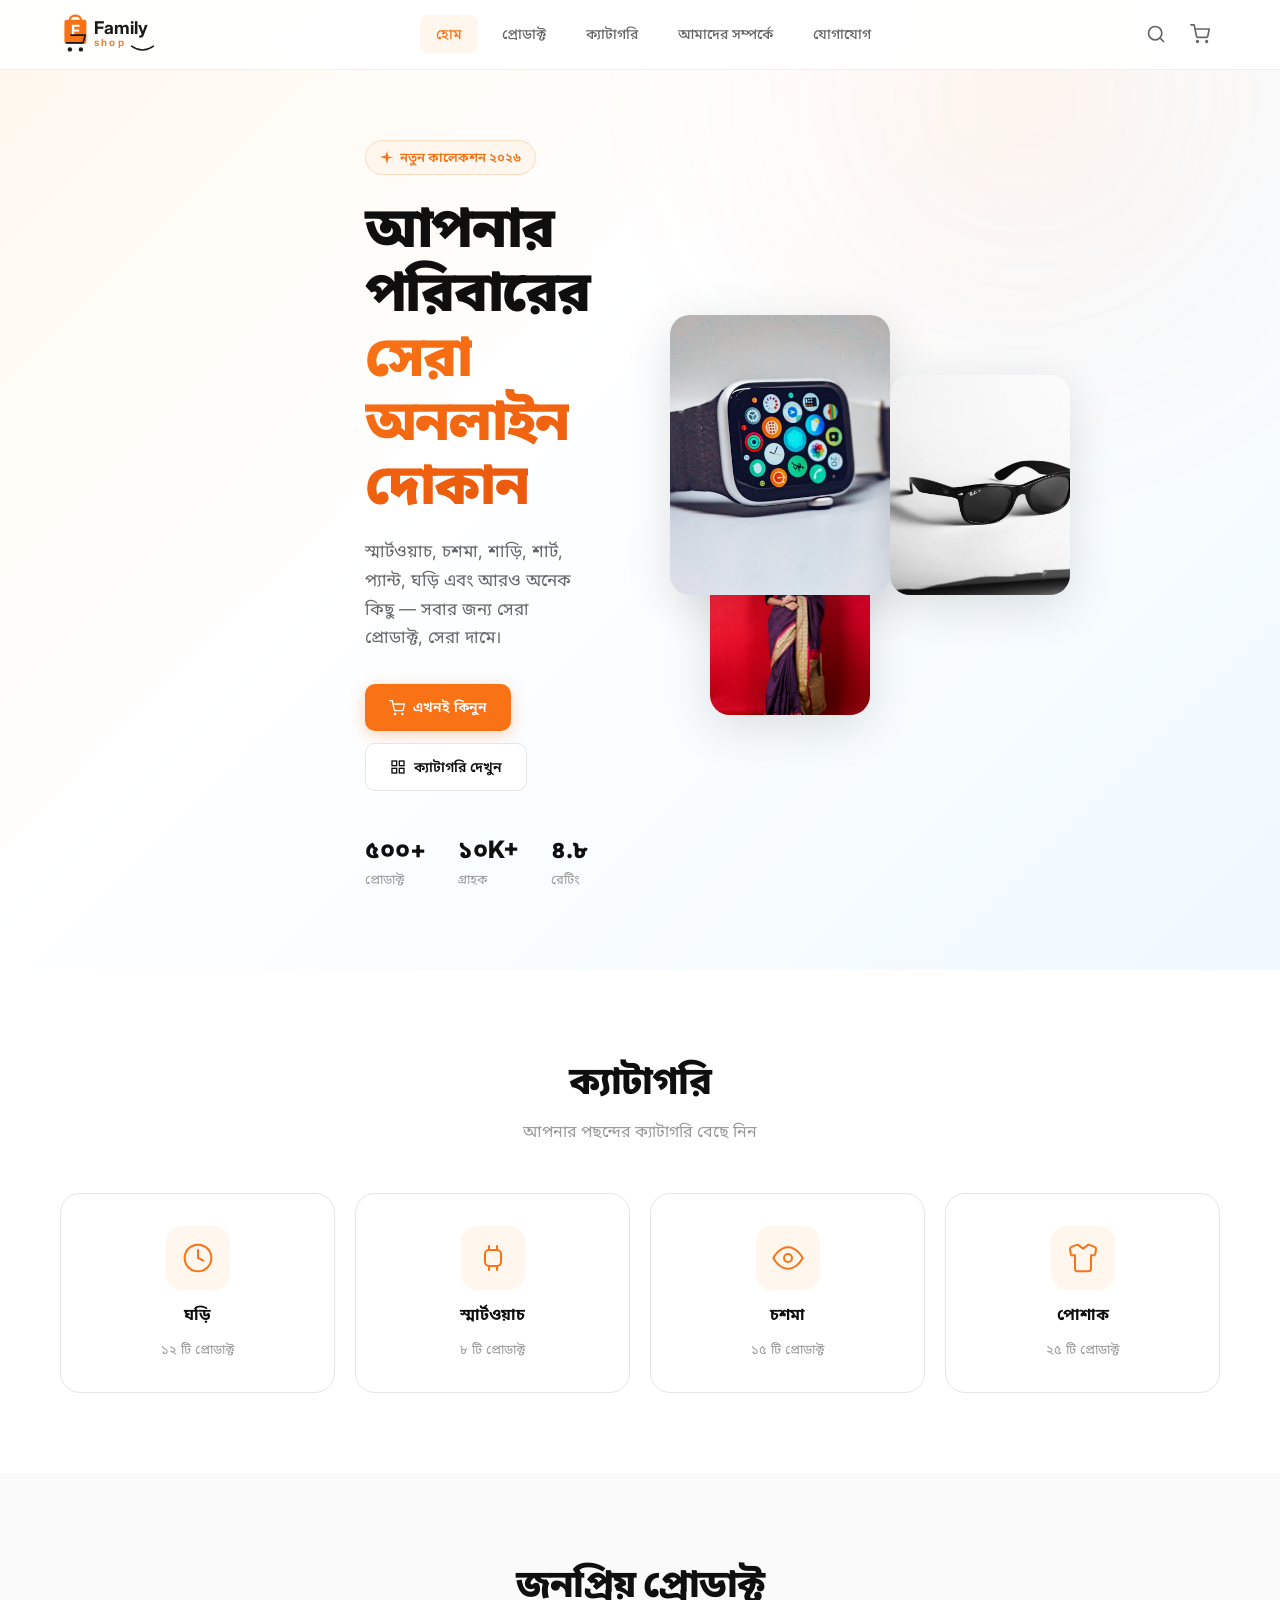
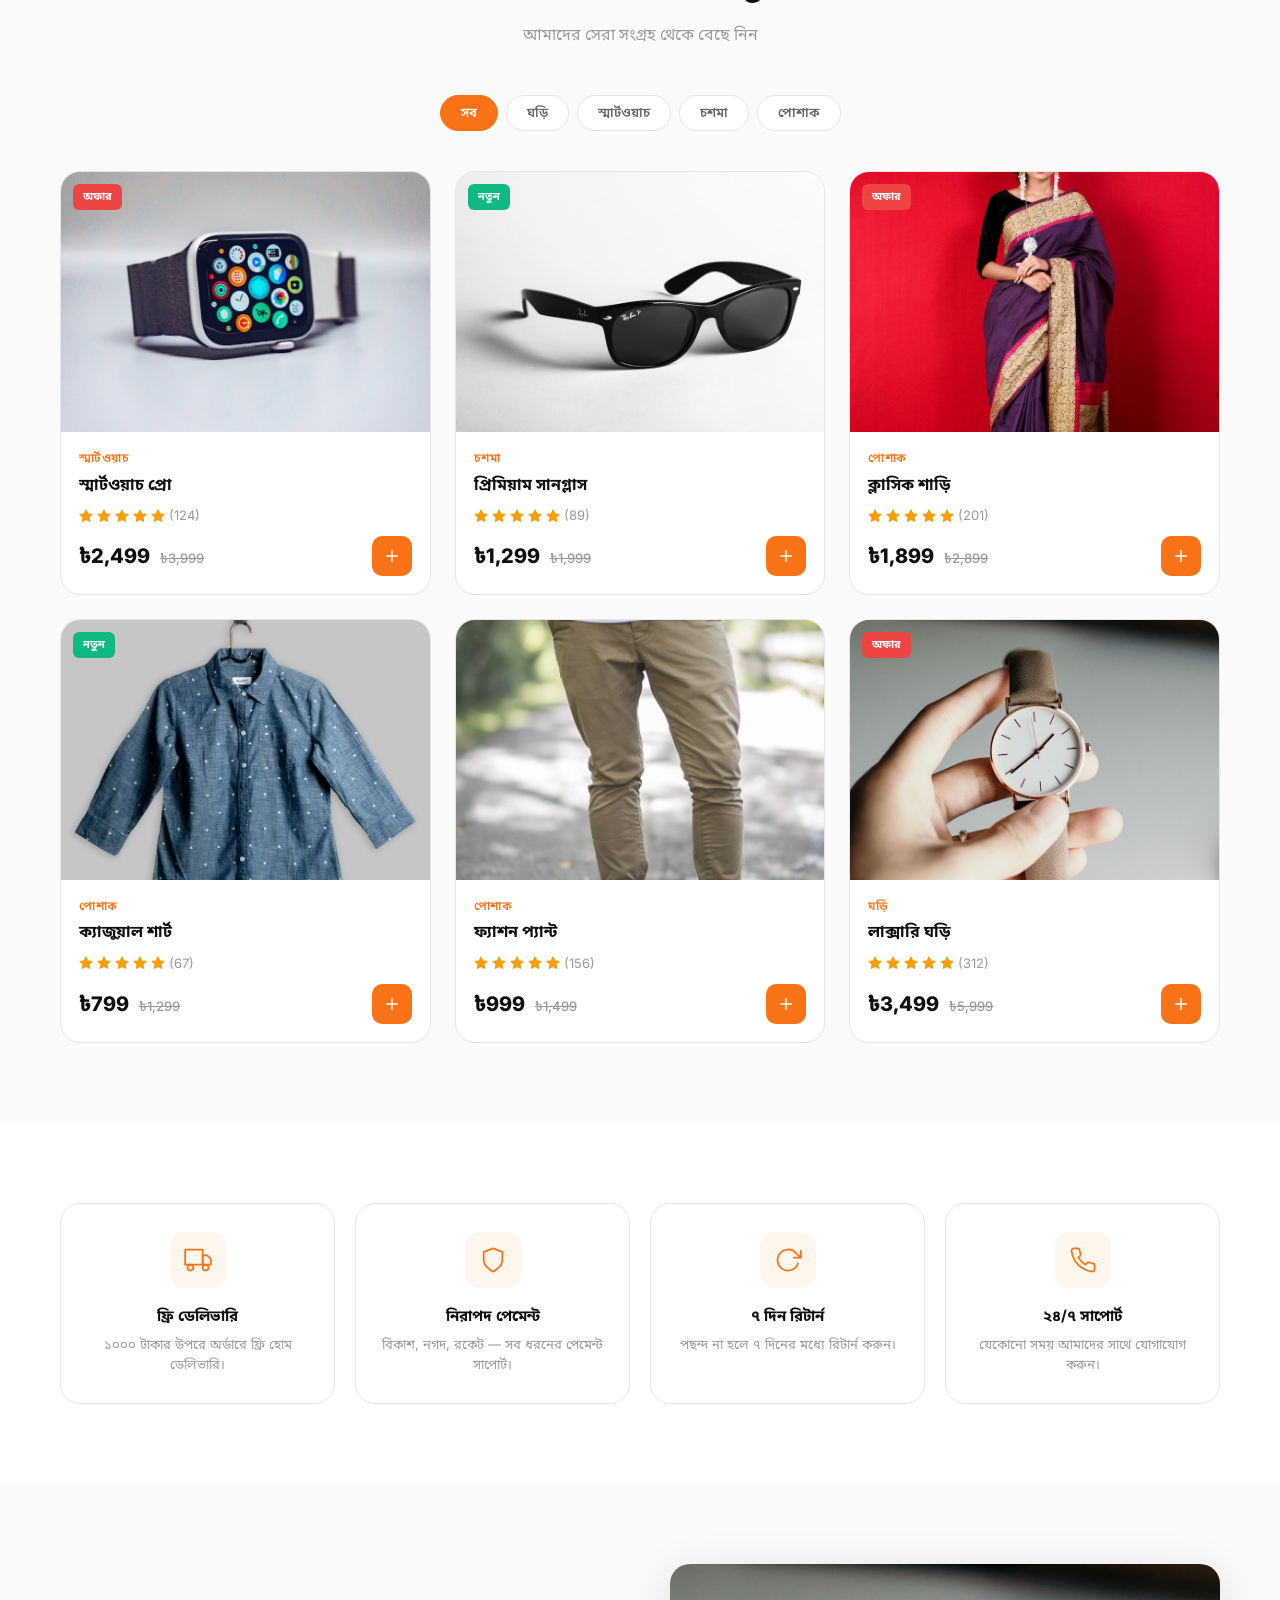
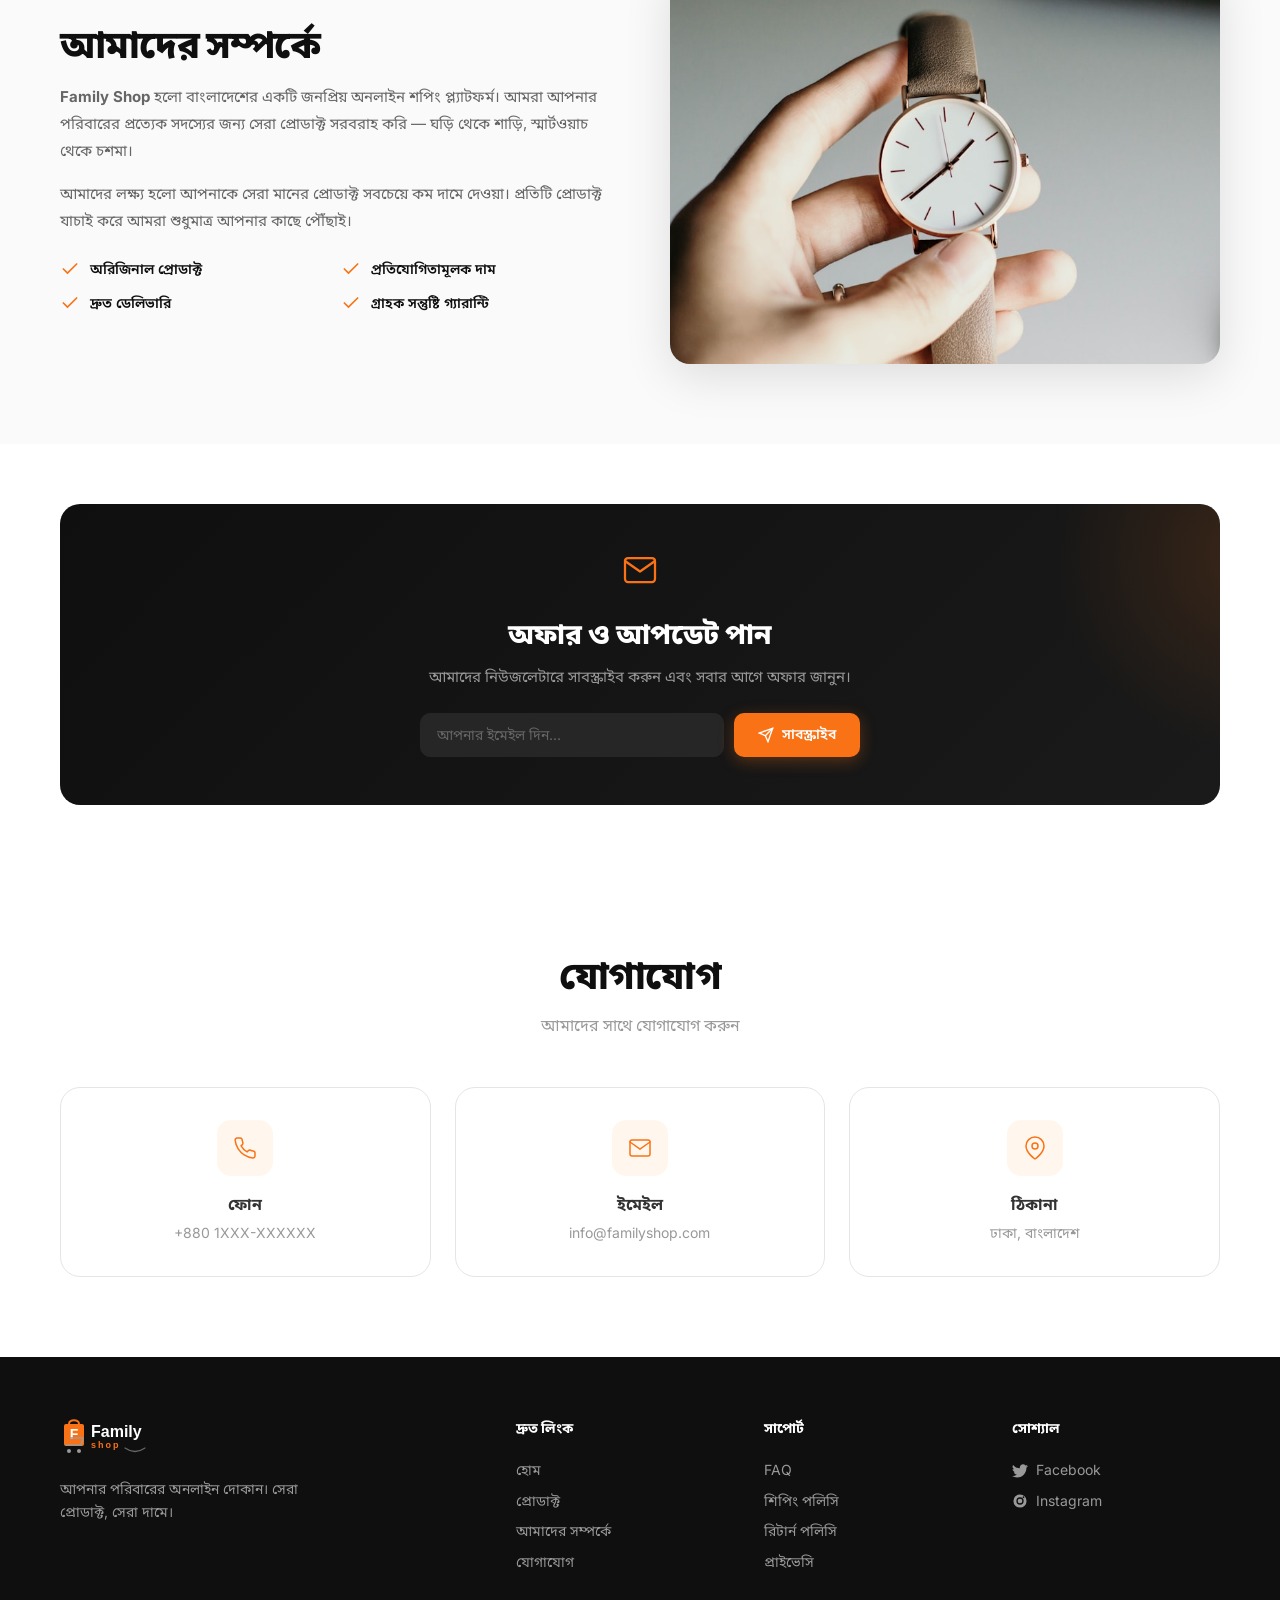
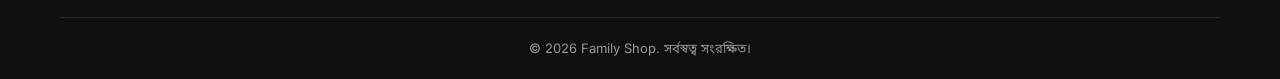
==== index.html @ 5c06a462 "Family Shop - initial release with 6 HD products" ====
<!DOCTYPE html>
<html lang="bn">
<head>
  <meta charset="UTF-8" />
  <meta name="viewport" content="width=device-width, initial-scale=1.0" />
  <title>Family Shop — আপনার পরিবারের অনলাইন দোকান</title>
  <meta name="description" content="Family Shop — স্মার্টওয়াচ, চশমা, শাড়ি, শার্ট, প্যান্ট, ঘড়ি এবং আরও অনেক কিছু সেরা দামে।" />
  <link rel="preconnect" href="https://fonts.googleapis.com" />
  <link rel="preconnect" href="https://fonts.gstatic.com" crossorigin />
  <link href="https://fonts.googleapis.com/css2?family=Inter:wght@400;500;600;700;800;900&family=Noto+Sans+Bengali:wght@400;500;600;700&display=swap" rel="stylesheet" />
  <link rel="stylesheet" href="style.css" />
  <!-- Favicon SVG -->
  <link rel="icon" type="image/svg+xml" href="data:image/svg+xml,%3Csvg xmlns='http://www.w3.org/2000/svg' viewBox='0 0 64 64'%3E%3Crect x='14' y='8' width='36' height='40' rx='4' fill='%23F97316'/%3E%3Ctext x='32' y='36' text-anchor='middle' font-size='26' font-weight='bold' fill='white' font-family='Arial'%3EF%3C/text%3E%3C/svg%3E" />
</head>
<body>

  <!-- ═══════════════ NAVBAR ═══════════════ -->
  <nav class="navbar" id="navbar">
    <div class="nav-container">
      <a href="#" class="logo" aria-label="Family Shop Home">
        <!-- SVG Logo matching the provided image -->
        <svg class="logo-icon" viewBox="0 0 200 80" xmlns="http://www.w3.org/2000/svg">
          <!-- Shopping Bag -->
          <rect x="8" y="14" width="40" height="44" rx="4" fill="#F97316"/>
          <path d="M18 14 C18 4, 38 4, 38 14" fill="none" stroke="#F97316" stroke-width="4" stroke-linecap="round"/>
          <text x="28" y="44" text-anchor="middle" font-size="28" font-weight="bold" fill="white" font-family="Inter, Arial">F</text>
          <!-- Shopping Cart -->
          <circle cx="18" cy="68" r="4" fill="#1a1a1a"/>
          <circle cx="38" cy="68" r="4" fill="#1a1a1a"/>
          <path d="M12 56 L16 56 L42 56 L46 42 L20 42" fill="none" stroke="#1a1a1a" stroke-width="3" stroke-linecap="round" stroke-linejoin="round"/>
          <!-- "Family" text -->
          <text x="62" y="40" font-size="32" font-weight="700" fill="#1a1a1a" font-family="Inter, Arial">Family</text>
          <!-- "shop" text -->
          <text x="62" y="62" font-size="18" font-weight="600" fill="#F97316" font-family="Inter, Arial" letter-spacing="4">shop</text>
          <!-- Smile curve -->
          <path d="M130 62 Q150 76 170 62" fill="none" stroke="#1a1a1a" stroke-width="2.5" stroke-linecap="round"/>
        </svg>
      </a>

      <div class="nav-links" id="navLinks">
        <a href="#home" class="nav-link active">হোম</a>
        <a href="#products" class="nav-link">প্রোডাক্ট</a>
        <a href="#categories" class="nav-link">ক্যাটাগরি</a>
        <a href="#about" class="nav-link">আমাদের সম্পর্কে</a>
        <a href="#contact" class="nav-link">যোগাযোগ</a>
      </div>

      <div class="nav-actions">
        <!-- Search Icon -->
        <button class="icon-btn" id="searchToggle" aria-label="Search">
          <svg width="20" height="20" viewBox="0 0 24 24" fill="none" stroke="currentColor" stroke-width="2" stroke-linecap="round" stroke-linejoin="round">
            <circle cx="11" cy="11" r="8"/><path d="M21 21l-4.35-4.35"/>
          </svg>
        </button>
        <!-- Cart Icon -->
        <button class="icon-btn cart-btn" id="cartToggle" aria-label="Cart">
          <svg width="20" height="20" viewBox="0 0 24 24" fill="none" stroke="currentColor" stroke-width="2" stroke-linecap="round" stroke-linejoin="round">
            <circle cx="9" cy="21" r="1"/><circle cx="20" cy="21" r="1"/>
            <path d="M1 1h4l2.68 13.39a2 2 0 002 1.61h9.72a2 2 0 002-1.61L23 6H6"/>
          </svg>
          <span class="cart-count" id="cartCount">0</span>
        </button>
        <!-- Mobile Menu Toggle -->
        <button class="icon-btn mobile-toggle" id="mobileToggle" aria-label="Menu">
          <svg width="22" height="22" viewBox="0 0 24 24" fill="none" stroke="currentColor" stroke-width="2" stroke-linecap="round"><path d="M3 6h18M3 12h18M3 18h18"/></svg>
        </button>
      </div>
    </div>

    <!-- Search Bar -->
    <div class="search-bar" id="searchBar">
      <div class="search-container">
        <svg width="18" height="18" viewBox="0 0 24 24" fill="none" stroke="#999" stroke-width="2" stroke-linecap="round"><circle cx="11" cy="11" r="8"/><path d="M21 21l-4.35-4.35"/></svg>
        <input type="text" id="searchInput" placeholder="প্রোডাক্ট খুঁজুন..." autocomplete="off" />
        <button class="search-close" id="searchClose">
          <svg width="16" height="16" viewBox="0 0 24 24" fill="none" stroke="#999" stroke-width="2" stroke-linecap="round"><path d="M18 6L6 18M6 6l12 12"/></svg>
        </button>
      </div>
    </div>
  </nav>

  <!-- ═══════════════ HERO ═══════════════ -->
  <section class="hero" id="home">
    <div class="hero-bg"></div>
    <div class="hero-container">
      <div class="hero-content">
        <div class="hero-badge">
          <svg width="14" height="14" viewBox="0 0 24 24" fill="currentColor"><path d="M12 2l2.5 9.5L24 12l-9.5 2.5L12 24l-2.5-9.5L0 12l9.5-2.5z"/></svg>
          নতুন কালেকশন ২০২৬
        </div>
        <h1 class="hero-title">
          আপনার পরিবারের<br/>
          <span class="gradient-text">সেরা অনলাইন দোকান</span>
        </h1>
        <p class="hero-desc">
          স্মার্টওয়াচ, চশমা, শাড়ি, শার্ট, প্যান্ট, ঘড়ি এবং আরও অনেক কিছু — সবার জন্য সেরা প্রোডাক্ট, সেরা দামে।
        </p>
        <div class="hero-buttons">
          <a href="#products" class="btn btn-primary">
            <svg width="16" height="16" viewBox="0 0 24 24" fill="none" stroke="currentColor" stroke-width="2" stroke-linecap="round"><circle cx="9" cy="21" r="1"/><circle cx="20" cy="21" r="1"/><path d="M1 1h4l2.68 13.39a2 2 0 002 1.61h9.72a2 2 0 002-1.61L23 6H6"/></svg>
            এখনই কিনুন
          </a>
          <a href="#categories" class="btn btn-outline">
            <svg width="16" height="16" viewBox="0 0 24 24" fill="none" stroke="currentColor" stroke-width="2" stroke-linecap="round"><rect x="3" y="3" width="7" height="7"/><rect x="14" y="3" width="7" height="7"/><rect x="3" y="14" width="7" height="7"/><rect x="14" y="14" width="7" height="7"/></svg>
            ক্যাটাগরি দেখুন
          </a>
        </div>
        <div class="hero-stats">
          <div class="stat"><span class="stat-num">৫০০+</span><span class="stat-label">প্রোডাক্ট</span></div>
          <div class="stat"><span class="stat-num">১০K+</span><span class="stat-label">গ্রাহক</span></div>
          <div class="stat"><span class="stat-num">৪.৮</span><span class="stat-label">রেটিং</span></div>
        </div>
      </div>
      <div class="hero-visual">
        <div class="hero-card hero-card-1">
          <img src="images/smartwatch.jpg" alt="Smartwatch" loading="eager" />
        </div>
        <div class="hero-card hero-card-2">
          <img src="images/sunglasses.jpg" alt="Sunglasses" loading="eager" />
        </div>
        <div class="hero-card hero-card-3">
          <img src="images/saree.jpg" alt="Saree" loading="eager" />
        </div>
      </div>
    </div>
  </section>

  <!-- ═══════════════ CATEGORIES ═══════════════ -->
  <section class="categories" id="categories">
    <div class="container">
      <div class="section-header">
        <h2 class="section-title">ক্যাটাগরি</h2>
        <p class="section-desc">আপনার পছন্দের ক্যাটাগরি বেছে নিন</p>
      </div>
      <div class="category-grid">
        <a href="#products" class="category-card" data-filter="watch">
          <div class="category-icon">
            <svg width="32" height="32" viewBox="0 0 24 24" fill="none" stroke="currentColor" stroke-width="1.5" stroke-linecap="round" stroke-linejoin="round"><circle cx="12" cy="12" r="10"/><polyline points="12 6 12 12 16 14"/></svg>
          </div>
          <h3>ঘড়ি</h3>
          <span class="cat-count">১২ টি প্রোডাক্ট</span>
        </a>
        <a href="#products" class="category-card" data-filter="smartwatch">
          <div class="category-icon">
            <svg width="32" height="32" viewBox="0 0 24 24" fill="none" stroke="currentColor" stroke-width="1.5" stroke-linecap="round" stroke-linejoin="round"><rect x="6" y="6" width="12" height="12" rx="3"/><path d="M9 6V3M15 6V3M9 18v3M15 18v3"/></svg>
          </div>
          <h3>স্মার্টওয়াচ</h3>
          <span class="cat-count">৮ টি প্রোডাক্ট</span>
        </a>
        <a href="#products" class="category-card" data-filter="eyewear">
          <div class="category-icon">
            <svg width="32" height="32" viewBox="0 0 24 24" fill="none" stroke="currentColor" stroke-width="1.5" stroke-linecap="round" stroke-linejoin="round"><path d="M1 12s4-8 11-8 11 8 11 8-4 8-11 8-11-8-11-8z"/><circle cx="12" cy="12" r="3"/></svg>
          </div>
          <h3>চশমা</h3>
          <span class="cat-count">১৫ টি প্রোডাক্ট</span>
        </a>
        <a href="#products" class="category-card" data-filter="clothing">
          <div class="category-icon">
            <svg width="32" height="32" viewBox="0 0 24 24" fill="none" stroke="currentColor" stroke-width="1.5" stroke-linecap="round" stroke-linejoin="round"><path d="M20.38 3.46L16 2 12 5 8 2 3.62 3.46a2 2 0 00-1.34 2.23l.58 3.47a1 1 0 00.99.84H6v10c0 1.1.9 2 2 2h8a2 2 0 002-2V10h2.15a1 1 0 00.99-.84l.58-3.47a2 2 0 00-1.34-2.23z"/></svg>
          </div>
          <h3>পোশাক</h3>
          <span class="cat-count">২৫ টি প্রোডাক্ট</span>
        </a>
      </div>
    </div>
  </section>

  <!-- ═══════════════ PRODUCTS ═══════════════ -->
  <section class="products" id="products">
    <div class="container">
      <div class="section-header">
        <h2 class="section-title">জনপ্রিয় প্রোডাক্ট</h2>
        <p class="section-desc">আমাদের সেরা সংগ্রহ থেকে বেছে নিন</p>
      </div>

      <!-- Filter Buttons -->
      <div class="filter-bar">
        <button class="filter-btn active" data-filter="all">সব</button>
        <button class="filter-btn" data-filter="watch">ঘড়ি</button>
        <button class="filter-btn" data-filter="smartwatch">স্মার্টওয়াচ</button>
        <button class="filter-btn" data-filter="eyewear">চশমা</button>
        <button class="filter-btn" data-filter="clothing">পোশাক</button>
      </div>

      <div class="product-grid" id="productGrid">
        <!-- Products are rendered by JS -->
      </div>
    </div>
  </section>

  <!-- ═══════════════ FEATURES ═══════════════ -->
  <section class="features" id="features">
    <div class="container">
      <div class="feature-grid">
        <div class="feature-card">
          <div class="feature-icon">
            <svg width="28" height="28" viewBox="0 0 24 24" fill="none" stroke="currentColor" stroke-width="1.5" stroke-linecap="round" stroke-linejoin="round"><rect x="1" y="3" width="15" height="13"/><polygon points="16 8 20 8 23 11 23 16 16 16 16 8"/><circle cx="5.5" cy="18.5" r="2.5"/><circle cx="18.5" cy="18.5" r="2.5"/></svg>
          </div>
          <h3>ফ্রি ডেলিভারি</h3>
          <p>১০০০ টাকার উপরে অর্ডারে ফ্রি হোম ডেলিভারি।</p>
        </div>
        <div class="feature-card">
          <div class="feature-icon">
            <svg width="28" height="28" viewBox="0 0 24 24" fill="none" stroke="currentColor" stroke-width="1.5" stroke-linecap="round" stroke-linejoin="round"><path d="M12 22s8-4 8-10V5l-8-3-8 3v7c0 6 8 10 8 10z"/></svg>
          </div>
          <h3>নিরাপদ পেমেন্ট</h3>
          <p>বিকাশ, নগদ, রকেট — সব ধরনের পেমেন্ট সাপোর্ট।</p>
        </div>
        <div class="feature-card">
          <div class="feature-icon">
            <svg width="28" height="28" viewBox="0 0 24 24" fill="none" stroke="currentColor" stroke-width="1.5" stroke-linecap="round" stroke-linejoin="round"><polyline points="23 4 23 10 17 10"/><path d="M20.49 15a9 9 0 11-2.12-9.36L23 10"/></svg>
          </div>
          <h3>৭ দিন রিটার্ন</h3>
          <p>পছন্দ না হলে ৭ দিনের মধ্যে রিটার্ন করুন।</p>
        </div>
        <div class="feature-card">
          <div class="feature-icon">
            <svg width="28" height="28" viewBox="0 0 24 24" fill="none" stroke="currentColor" stroke-width="1.5" stroke-linecap="round" stroke-linejoin="round"><path d="M22 16.92v3a2 2 0 01-2.18 2 19.79 19.79 0 01-8.63-3.07 19.5 19.5 0 01-6-6 19.79 19.79 0 01-3.07-8.67A2 2 0 014.11 2h3a2 2 0 012 1.72 12.84 12.84 0 00.7 2.81 2 2 0 01-.45 2.11L8.09 9.91a16 16 0 006 6l1.27-1.27a2 2 0 012.11-.45 12.84 12.84 0 002.81.7A2 2 0 0122 16.92z"/></svg>
          </div>
          <h3>২৪/৭ সাপোর্ট</h3>
          <p>যেকোনো সময় আমাদের সাথে যোগাযোগ করুন।</p>
        </div>
      </div>
    </div>
  </section>

  <!-- ═══════════════ ABOUT ═══════════════ -->
  <section class="about" id="about">
    <div class="container">
      <div class="about-grid">
        <div class="about-content">
          <h2 class="section-title" style="text-align:left">আমাদের সম্পর্কে</h2>
          <p>
            <strong>Family Shop</strong> হলো বাংলাদেশের একটি জনপ্রিয় অনলাইন শপিং প্ল্যাটফর্ম। আমরা আপনার পরিবারের প্রত্যেক সদস্যের জন্য সেরা প্রোডাক্ট সরবরাহ করি — ঘড়ি থেকে শাড়ি, স্মার্টওয়াচ থেকে চশমা।
          </p>
          <p>
            আমাদের লক্ষ্য হলো আপনাকে সেরা মানের প্রোডাক্ট সবচেয়ে কম দামে দেওয়া। প্রতিটি প্রোডাক্ট যাচাই করে আমরা শুধুমাত্র আপনার কাছে পৌঁছাই।
          </p>
          <div class="about-highlights">
            <div class="highlight">
              <svg width="20" height="20" viewBox="0 0 24 24" fill="none" stroke="#F97316" stroke-width="2" stroke-linecap="round"><polyline points="20 6 9 17 4 12"/></svg>
              অরিজিনাল প্রোডাক্ট
            </div>
            <div class="highlight">
              <svg width="20" height="20" viewBox="0 0 24 24" fill="none" stroke="#F97316" stroke-width="2" stroke-linecap="round"><polyline points="20 6 9 17 4 12"/></svg>
              প্রতিযোগিতামূলক দাম
            </div>
            <div class="highlight">
              <svg width="20" height="20" viewBox="0 0 24 24" fill="none" stroke="#F97316" stroke-width="2" stroke-linecap="round"><polyline points="20 6 9 17 4 12"/></svg>
              দ্রুত ডেলিভারি
            </div>
            <div class="highlight">
              <svg width="20" height="20" viewBox="0 0 24 24" fill="none" stroke="#F97316" stroke-width="2" stroke-linecap="round"><polyline points="20 6 9 17 4 12"/></svg>
              গ্রাহক সন্তুষ্টি গ্যারান্টি
            </div>
          </div>
        </div>
        <div class="about-image">
          <img src="images/watch.jpg" alt="Family Shop" loading="lazy" />
        </div>
      </div>
    </div>
  </section>

  <!-- ═══════════════ NEWSLETTER ═══════════════ -->
  <section class="newsletter">
    <div class="container">
      <div class="newsletter-card">
        <div class="newsletter-icon">
          <svg width="36" height="36" viewBox="0 0 24 24" fill="none" stroke="currentColor" stroke-width="1.5" stroke-linecap="round" stroke-linejoin="round"><path d="M4 4h16c1.1 0 2 .9 2 2v12c0 1.1-.9 2-2 2H4c-1.1 0-2-.9-2-2V6c0-1.1.9-2 2-2z"/><polyline points="22,6 12,13 2,6"/></svg>
        </div>
        <h2>অফার ও আপডেট পান</h2>
        <p>আমাদের নিউজলেটারে সাবস্ক্রাইব করুন এবং সবার আগে অফার জানুন।</p>
        <div class="newsletter-form">
          <input type="email" placeholder="আপনার ইমেইল দিন..." />
          <button class="btn btn-primary">
            <svg width="16" height="16" viewBox="0 0 24 24" fill="none" stroke="currentColor" stroke-width="2" stroke-linecap="round"><path d="M22 2L11 13"/><path d="M22 2L15 22L11 13L2 9L22 2Z"/></svg>
            সাবস্ক্রাইব
          </button>
        </div>
      </div>
    </div>
  </section>

  <!-- ═══════════════ CONTACT ═══════════════ -->
  <section class="contact" id="contact">
    <div class="container">
      <div class="section-header">
        <h2 class="section-title">যোগাযোগ</h2>
        <p class="section-desc">আমাদের সাথে যোগাযোগ করুন</p>
      </div>
      <div class="contact-grid">
        <div class="contact-card">
          <div class="contact-icon">
            <svg width="24" height="24" viewBox="0 0 24 24" fill="none" stroke="currentColor" stroke-width="1.5" stroke-linecap="round"><path d="M22 16.92v3a2 2 0 01-2.18 2 19.79 19.79 0 01-8.63-3.07 19.5 19.5 0 01-6-6 19.79 19.79 0 01-3.07-8.67A2 2 0 014.11 2h3a2 2 0 012 1.72c.127.96.362 1.903.7 2.81a2 2 0 01-.45 2.11L8.09 9.91a16 16 0 006 6l1.27-1.27a2 2 0 012.11-.45c.907.338 1.85.573 2.81.7A2 2 0 0122 16.92z"/></svg>
          </div>
          <h3>ফোন</h3>
          <p>+880 1XXX-XXXXXX</p>
        </div>
        <div class="contact-card">
          <div class="contact-icon">
            <svg width="24" height="24" viewBox="0 0 24 24" fill="none" stroke="currentColor" stroke-width="1.5" stroke-linecap="round"><path d="M4 4h16c1.1 0 2 .9 2 2v12c0 1.1-.9 2-2 2H4c-1.1 0-2-.9-2-2V6c0-1.1.9-2 2-2z"/><polyline points="22,6 12,13 2,6"/></svg>
          </div>
          <h3>ইমেইল</h3>
          <p>info@familyshop.com</p>
        </div>
        <div class="contact-card">
          <div class="contact-icon">
            <svg width="24" height="24" viewBox="0 0 24 24" fill="none" stroke="currentColor" stroke-width="1.5" stroke-linecap="round"><path d="M21 10c0 7-9 13-9 13s-9-6-9-13a9 9 0 0118 0z"/><circle cx="12" cy="10" r="3"/></svg>
          </div>
          <h3>ঠিকানা</h3>
          <p>ঢাকা, বাংলাদেশ</p>
        </div>
      </div>
    </div>
  </section>

  <!-- ═══════════════ FOOTER ═══════════════ -->
  <footer class="footer">
    <div class="container">
      <div class="footer-grid">
        <div class="footer-brand">
          <svg class="footer-logo" viewBox="0 0 200 80" xmlns="http://www.w3.org/2000/svg">
            <rect x="8" y="14" width="40" height="44" rx="4" fill="#F97316"/>
            <path d="M18 14 C18 4, 38 4, 38 14" fill="none" stroke="#F97316" stroke-width="4" stroke-linecap="round"/>
            <text x="28" y="44" text-anchor="middle" font-size="28" font-weight="bold" fill="white" font-family="Arial">F</text>
            <circle cx="18" cy="68" r="4" fill="#999"/>
            <circle cx="38" cy="68" r="4" fill="#999"/>
            <path d="M12 56 L16 56 L42 56 L46 42 L20 42" fill="none" stroke="#999" stroke-width="3" stroke-linecap="round" stroke-linejoin="round"/>
            <text x="62" y="40" font-size="32" font-weight="700" fill="#fff" font-family="Arial">Family</text>
            <text x="62" y="62" font-size="18" font-weight="600" fill="#F97316" font-family="Arial" letter-spacing="4">shop</text>
            <path d="M130 62 Q150 76 170 62" fill="none" stroke="#666" stroke-width="2.5" stroke-linecap="round"/>
          </svg>
          <p>আপনার পরিবারের অনলাইন দোকান। সেরা প্রোডাক্ট, সেরা দামে।</p>
        </div>
        <div class="footer-links">
          <h4>দ্রুত লিংক</h4>
          <a href="#home">হোম</a>
          <a href="#products">প্রোডাক্ট</a>
          <a href="#about">আমাদের সম্পর্কে</a>
          <a href="#contact">যোগাযোগ</a>
        </div>
        <div class="footer-links">
          <h4>সাপোর্ট</h4>
          <a href="#">FAQ</a>
          <a href="#">শিপিং পলিসি</a>
          <a href="#">রিটার্ন পলিসি</a>
          <a href="#">প্রাইভেসি</a>
        </div>
        <div class="footer-links">
          <h4>সোশ্যাল</h4>
          <a href="#" class="social-link">
            <svg width="16" height="16" viewBox="0 0 24 24" fill="currentColor"><path d="M24 4.56a9.83 9.83 0 01-2.83.77 4.93 4.93 0 002.17-2.72c-.95.56-2 .96-3.13 1.18A4.92 4.92 0 0016.62 2c-2.73 0-4.93 2.2-4.93 4.93 0 .39.04.77.13 1.13C7.69 7.87 4.07 5.9 1.64 2.9a4.93 4.93 0 001.52 6.57 4.9 4.9 0 01-2.23-.62v.06c0 2.39 1.7 4.38 3.95 4.83a5 5 0 01-2.22.08 4.94 4.94 0 004.6 3.42A9.87 9.87 0 010 19.54a13.94 13.94 0 007.55 2.21c9.05 0 14-7.5 14-14v-.64A9.94 9.94 0 0024 4.56z"/></svg>
            Facebook
          </a>
          <a href="#" class="social-link">
            <svg width="16" height="16" viewBox="0 0 24 24" fill="currentColor"><path d="M12 2.16a9.84 9.84 0 100 19.68 9.84 9.84 0 000-19.68zM12 17.5a5.5 5.5 0 110-11 5.5 5.5 0 010 11zm0-9a3.5 3.5 0 100 7 3.5 3.5 0 000-7zm5.25-3.5a1.25 1.25 0 110 2.5 1.25 1.25 0 010-2.5z"/></svg>
            Instagram
          </a>
        </div>
      </div>
      <div class="footer-bottom">
        <p>&copy; 2026 Family Shop. সর্বস্বত্ব সংরক্ষিত।</p>
      </div>
    </div>
  </footer>

  <!-- ═══════════════ CART SIDEBAR ═══════════════ -->
  <div class="cart-overlay" id="cartOverlay"></div>
  <aside class="cart-sidebar" id="cartSidebar">
    <div class="cart-header">
      <h3>
        <svg width="20" height="20" viewBox="0 0 24 24" fill="none" stroke="currentColor" stroke-width="2" stroke-linecap="round"><circle cx="9" cy="21" r="1"/><circle cx="20" cy="21" r="1"/><path d="M1 1h4l2.68 13.39a2 2 0 002 1.61h9.72a2 2 0 002-1.61L23 6H6"/></svg>
        শপিং কার্ট
      </h3>
      <button class="cart-close" id="cartClose">
        <svg width="20" height="20" viewBox="0 0 24 24" fill="none" stroke="currentColor" stroke-width="2" stroke-linecap="round"><path d="M18 6L6 18M6 6l12 12"/></svg>
      </button>
    </div>
    <div class="cart-items" id="cartItems">
      <div class="cart-empty">
        <svg width="48" height="48" viewBox="0 0 24 24" fill="none" stroke="#333" stroke-width="1" stroke-linecap="round"><circle cx="9" cy="21" r="1"/><circle cx="20" cy="21" r="1"/><path d="M1 1h4l2.68 13.39a2 2 0 002 1.61h9.72a2 2 0 002-1.61L23 6H6"/></svg>
        <p>আপনার কার্ট খালি</p>
      </div>
    </div>
    <div class="cart-footer" id="cartFooter" style="display:none">
      <div class="cart-total">
        <span>মোট</span>
        <span id="cartTotal">৳0</span>
      </div>
      <button class="btn btn-primary" style="width:100%">
        <svg width="16" height="16" viewBox="0 0 24 24" fill="none" stroke="currentColor" stroke-width="2" stroke-linecap="round"><path d="M5 12h14M12 5l7 7-7 7"/></svg>
        চেকআউট
      </button>
    </div>
  </aside>

  <!-- ═══════════════ TOAST ═══════════════ -->
  <div class="toast-container" id="toastContainer"></div>

  <script src="script.js"></script>
</body>
</html>
---- style.css ----
/* ═══════════════════════════════════════════════════
   Family Shop — Professional E-commerce Styles
   ═══════════════════════════════════════════════════ */

:root {
  --orange: #F97316;
  --orange-dark: #EA580C;
  --orange-light: #FFF7ED;
  --dark: #0F0F0F;
  --dark-2: #1A1A1A;
  --dark-3: #262626;
  --gray-1: #333;
  --gray-2: #666;
  --gray-3: #999;
  --gray-4: #ccc;
  --gray-5: #e5e5e5;
  --white: #fff;
  --radius: 12px;
  --radius-lg: 20px;
  --shadow: 0 4px 24px rgba(0,0,0,0.08);
  --shadow-lg: 0 12px 48px rgba(0,0,0,0.12);
  --transition: all 0.25s cubic-bezier(0.4,0,0.2,1);
}

*, *::before, *::after { box-sizing: border-box; margin: 0; padding: 0; }
html { scroll-behavior: smooth; }
body {
  font-family: 'Inter', 'Noto Sans Bengali', -apple-system, BlinkMacSystemFont, sans-serif;
  background: var(--white);
  color: var(--gray-1);
  line-height: 1.6;
  overflow-x: hidden;
}
a { text-decoration: none; color: inherit; }
img { max-width: 100%; display: block; }
button { border: none; background: none; cursor: pointer; font-family: inherit; }

.container { max-width: 1200px; margin: 0 auto; padding: 0 20px; }

/* ═══════ NAVBAR ═══════ */
.navbar {
  position: fixed; top: 0; left: 0; right: 0; z-index: 1000;
  background: rgba(255,255,255,0.92);
  backdrop-filter: blur(20px);
  border-bottom: 1px solid rgba(0,0,0,0.06);
  transition: var(--transition);
}
.navbar.scrolled { box-shadow: 0 2px 20px rgba(0,0,0,0.06); }
.nav-container {
  max-width: 1200px; margin: 0 auto; padding: 0 20px;
  display: flex; align-items: center; justify-content: space-between;
  height: 68px;
}
.logo { display: flex; align-items: center; }
.logo-icon { height: 44px; width: auto; }
.nav-links { display: flex; gap: 8px; }
.nav-link {
  padding: 8px 16px; border-radius: 8px; font-size: 14px; font-weight: 500;
  color: var(--gray-2); transition: var(--transition);
}
.nav-link:hover, .nav-link.active { color: var(--orange); background: var(--orange-light); }
.nav-actions { display: flex; align-items: center; gap: 4px; }
.icon-btn {
  width: 40px; height: 40px; border-radius: 10px; display: grid; place-items: center;
  color: var(--gray-2); transition: var(--transition);
}
.icon-btn:hover { background: var(--gray-5); color: var(--dark); }
.cart-btn { position: relative; }
.cart-count {
  position: absolute; top: 4px; right: 4px; min-width: 18px; height: 18px;
  background: var(--orange); color: var(--white); font-size: 10px; font-weight: 700;
  border-radius: 9px; display: grid; place-items: center; padding: 0 4px;
  transform: scale(0); transition: var(--transition);
}
.cart-count.show { transform: scale(1); }
.mobile-toggle { display: none; }

/* Search Bar */
.search-bar {
  max-height: 0; overflow: hidden; transition: max-height 0.3s ease;
  border-top: 1px solid transparent;
}
.search-bar.open { max-height: 70px; border-top-color: rgba(0,0,0,0.06); }
.search-container {
  max-width: 1200px; margin: 0 auto; padding: 12px 20px;
  display: flex; align-items: center; gap: 10px;
}
.search-container input {
  flex: 1; border: none; outline: none; font-size: 15px; font-family: inherit;
  color: var(--dark); background: transparent;
}
.search-container input::placeholder { color: var(--gray-3); }
.search-close { width: 32px; height: 32px; border-radius: 8px; display: grid; place-items: center; }
.search-close:hover { background: var(--gray-5); }

/* ═══════ HERO ═══════ */
.hero {
  position: relative; padding: 140px 0 80px; min-height: 90vh;
  display: flex; align-items: center; overflow: hidden;
}
.hero-bg {
  position: absolute; inset: 0; z-index: 0;
  background: linear-gradient(135deg, #FFF7ED 0%, #FFFFFF 40%, #F0F9FF 100%);
}
.hero-bg::before {
  content: ''; position: absolute; top: -30%; right: -10%; width: 60%; height: 80%;
  background: radial-gradient(circle, rgba(249,115,22,0.08) 0%, transparent 70%);
  border-radius: 50%; filter: blur(60px);
}
.hero-container {
  position: relative; z-index: 1;
  max-width: 1200px; margin: 0 auto; padding: 0 20px;
  display: flex; align-items: center; gap: 60px;
}
.hero-content { flex: 1; }
.hero-badge {
  display: inline-flex; align-items: center; gap: 6px;
  padding: 6px 14px; border-radius: 100px;
  background: var(--orange-light); border: 1px solid rgba(249,115,22,0.2);
  color: var(--orange); font-size: 13px; font-weight: 600; margin-bottom: 20px;
}
.hero-title {
  font-size: clamp(36px, 5vw, 56px); font-weight: 900; line-height: 1.15;
  letter-spacing: -0.03em; margin-bottom: 20px; color: var(--dark);
}
.gradient-text {
  background: linear-gradient(135deg, var(--orange), #EA580C);
  -webkit-background-clip: text; -webkit-text-fill-color: transparent;
  background-clip: text;
}
.hero-desc {
  font-size: 17px; color: var(--gray-2); max-width: 480px; line-height: 1.7; margin-bottom: 32px;
}
.hero-buttons { display: flex; gap: 12px; flex-wrap: wrap; margin-bottom: 40px; }
.btn {
  display: inline-flex; align-items: center; gap: 8px;
  padding: 12px 24px; border-radius: 10px; font-size: 14px; font-weight: 600;
  transition: var(--transition); cursor: pointer;
}
.btn-primary {
  background: var(--orange); color: var(--white);
  box-shadow: 0 4px 16px rgba(249,115,22,0.3);
}
.btn-primary:hover { background: var(--orange-dark); transform: translateY(-1px); box-shadow: 0 6px 24px rgba(249,115,22,0.4); }
.btn-outline {
  background: var(--white); color: var(--dark); border: 1px solid var(--gray-5);
}
.btn-outline:hover { border-color: var(--orange); color: var(--orange); }

.hero-stats { display: flex; gap: 32px; }
.stat { display: flex; flex-direction: column; }
.stat-num { font-size: 24px; font-weight: 800; color: var(--dark); }
.stat-label { font-size: 13px; color: var(--gray-3); }

/* Hero Visual */
.hero-visual {
  flex: 0 0 420px; position: relative; height: 400px;
}
.hero-card {
  position: absolute; border-radius: var(--radius-lg); overflow: hidden;
  box-shadow: var(--shadow-lg); transition: var(--transition);
}
.hero-card img { width: 100%; height: 100%; object-fit: cover; }
.hero-card-1 { width: 220px; height: 280px; top: 0; left: 20px; z-index: 2; }
.hero-card-2 { width: 180px; height: 220px; top: 60px; right: 0; z-index: 3; }
.hero-card-3 { width: 160px; height: 200px; bottom: 0; left: 60px; z-index: 1; }
.hero-card:hover { transform: translateY(-8px) scale(1.02); }

/* ═══════ CATEGORIES ═══════ */
.categories { padding: 80px 0; }
.section-header { text-align: center; margin-bottom: 48px; }
.section-title {
  font-size: clamp(28px, 3.5vw, 38px); font-weight: 800; letter-spacing: -0.02em;
  margin-bottom: 8px; color: var(--dark);
}
.section-desc { font-size: 16px; color: var(--gray-3); }

.category-grid {
  display: grid; grid-template-columns: repeat(4, 1fr); gap: 20px;
}
.category-card {
  display: flex; flex-direction: column; align-items: center; gap: 12px;
  padding: 32px 20px; border-radius: var(--radius-lg);
  border: 1px solid var(--gray-5); background: var(--white);
  transition: var(--transition); text-align: center;
}
.category-card:hover {
  border-color: var(--orange); transform: translateY(-4px);
  box-shadow: 0 8px 32px rgba(249,115,22,0.1);
}
.category-icon {
  width: 64px; height: 64px; border-radius: 16px;
  background: var(--orange-light); color: var(--orange);
  display: grid; place-items: center; transition: var(--transition);
}
.category-card:hover .category-icon { background: var(--orange); color: var(--white); }
.category-card h3 { font-size: 16px; font-weight: 700; color: var(--dark); }
.cat-count { font-size: 13px; color: var(--gray-3); }

/* ═══════ PRODUCTS ═══════ */
.products { padding: 80px 0; background: #FAFAFA; }

.filter-bar {
  display: flex; justify-content: center; gap: 8px; margin-bottom: 40px; flex-wrap: wrap;
}
.filter-btn {
  padding: 8px 20px; border-radius: 100px; font-size: 13px; font-weight: 600;
  color: var(--gray-2); border: 1px solid var(--gray-5); background: var(--white);
  transition: var(--transition);
}
.filter-btn:hover { border-color: var(--orange); color: var(--orange); }
.filter-btn.active { background: var(--orange); color: var(--white); border-color: var(--orange); }

.product-grid {
  display: grid; grid-template-columns: repeat(auto-fill, minmax(280px, 1fr)); gap: 24px;
}

.product-card {
  background: var(--white); border-radius: var(--radius-lg);
  border: 1px solid var(--gray-5); overflow: hidden;
  transition: var(--transition); position: relative;
}
.product-card:hover { transform: translateY(-6px); box-shadow: var(--shadow-lg); border-color: transparent; }

.product-image {
  position: relative; height: 260px; overflow: hidden; background: #f5f5f5;
}
.product-image img {
  width: 100%; height: 100%; object-fit: cover;
  transition: transform 0.4s cubic-bezier(0.4,0,0.2,1);
}
.product-card:hover .product-image img { transform: scale(1.08); }

.product-badge {
  position: absolute; top: 12px; left: 12px;
  padding: 4px 10px; border-radius: 6px; font-size: 11px; font-weight: 700;
  background: var(--orange); color: var(--white);
}
.product-badge.new { background: #10B981; }
.product-badge.sale { background: #EF4444; }

.product-quick {
  position: absolute; bottom: 12px; right: 12px;
  width: 40px; height: 40px; border-radius: 10px;
  background: var(--white); color: var(--dark);
  display: grid; place-items: center; box-shadow: var(--shadow);
  opacity: 0; transform: translateY(8px); transition: var(--transition);
}
.product-card:hover .product-quick { opacity: 1; transform: translateY(0); }
.product-quick:hover { background: var(--orange); color: var(--white); }

.product-info { padding: 16px 18px 18px; }
.product-category { font-size: 12px; color: var(--orange); font-weight: 600; text-transform: uppercase; letter-spacing: 0.5px; margin-bottom: 4px; }
.product-name { font-size: 16px; font-weight: 700; color: var(--dark); margin-bottom: 8px; }
.product-rating {
  display: flex; align-items: center; gap: 4px; margin-bottom: 10px;
}
.product-rating svg { color: #F59E0B; }
.product-rating span { font-size: 13px; color: var(--gray-3); }

.product-footer { display: flex; align-items: center; justify-content: space-between; }
.product-price { font-size: 20px; font-weight: 800; color: var(--dark); }
.product-price .old { font-size: 13px; color: var(--gray-3); text-decoration: line-through; font-weight: 500; margin-left: 6px; }

.add-cart-btn {
  width: 40px; height: 40px; border-radius: 10px;
  background: var(--orange); color: var(--white);
  display: grid; place-items: center; transition: var(--transition);
}
.add-cart-btn:hover { background: var(--orange-dark); transform: scale(1.1); }

/* ═══════ FEATURES ═══════ */
.features { padding: 80px 0; }
.feature-grid { display: grid; grid-template-columns: repeat(4, 1fr); gap: 20px; }
.feature-card {
  padding: 28px 24px; border-radius: var(--radius-lg);
  border: 1px solid var(--gray-5); text-align: center;
  transition: var(--transition);
}
.feature-card:hover { border-color: var(--orange); box-shadow: 0 4px 20px rgba(249,115,22,0.08); }
.feature-icon {
  width: 56px; height: 56px; border-radius: 14px; margin: 0 auto 16px;
  background: var(--orange-light); color: var(--orange);
  display: grid; place-items: center;
}
.feature-card h3 { font-size: 15px; font-weight: 700; margin-bottom: 6px; color: var(--dark); }
.feature-card p { font-size: 13px; color: var(--gray-3); line-height: 1.6; }

/* ═══════ ABOUT ═══════ */
.about { padding: 80px 0; background: #FAFAFA; }
.about-grid { display: grid; grid-template-columns: 1fr 1fr; gap: 60px; align-items: center; }
.about-content p { font-size: 15px; color: var(--gray-2); line-height: 1.8; margin-bottom: 16px; }
.about-highlights { display: grid; grid-template-columns: 1fr 1fr; gap: 12px; margin-top: 24px; }
.highlight {
  display: flex; align-items: center; gap: 10px; font-size: 14px; font-weight: 600; color: var(--dark);
}
.about-image {
  border-radius: var(--radius-lg); overflow: hidden; box-shadow: var(--shadow-lg);
}
.about-image img { width: 100%; height: 400px; object-fit: cover; }

/* ═══════ NEWSLETTER ═══════ */
.newsletter { padding: 60px 0; }
.newsletter-card {
  background: linear-gradient(135deg, var(--dark), var(--dark-2));
  border-radius: var(--radius-lg); padding: 48px; text-align: center;
  color: var(--white); position: relative; overflow: hidden;
}
.newsletter-card::before {
  content: ''; position: absolute; top: -50%; right: -20%; width: 400px; height: 400px;
  background: radial-gradient(circle, rgba(249,115,22,0.15) 0%, transparent 70%);
  border-radius: 50%;
}
.newsletter-icon { color: var(--orange); margin-bottom: 16px; position: relative; }
.newsletter-card h2 { font-size: 28px; font-weight: 800; margin-bottom: 8px; position: relative; }
.newsletter-card p { font-size: 15px; color: var(--gray-3); margin-bottom: 24px; position: relative; }
.newsletter-form {
  display: flex; gap: 10px; max-width: 440px; margin: 0 auto; position: relative;
}
.newsletter-form input {
  flex: 1; padding: 12px 16px; border-radius: 10px; border: 1px solid var(--dark-3);
  background: var(--dark-3); color: var(--white); font-size: 14px; font-family: inherit;
  outline: none; transition: var(--transition);
}
.newsletter-form input:focus { border-color: var(--orange); }
.newsletter-form input::placeholder { color: var(--gray-2); }

/* ═══════ CONTACT ═══════ */
.contact { padding: 80px 0; }
.contact-grid { display: grid; grid-template-columns: repeat(3, 1fr); gap: 24px; }
.contact-card {
  padding: 32px 24px; border-radius: var(--radius-lg);
  border: 1px solid var(--gray-5); text-align: center;
  transition: var(--transition);
}
.contact-card:hover { border-color: var(--orange); box-shadow: 0 4px 20px rgba(249,115,22,0.08); }
.contact-icon {
  width: 56px; height: 56px; border-radius: 14px; margin: 0 auto 16px;
  background: var(--orange-light); color: var(--orange);
  display: grid; place-items: center;
}
.contact-card h3 { font-size: 16px; font-weight: 700; margin-bottom: 4px; }
.contact-card p { font-size: 14px; color: var(--gray-3); }

/* ═══════ FOOTER ═══════ */
.footer { background: var(--dark); color: var(--gray-3); padding: 60px 0 0; }
.footer-grid {
  display: grid; grid-template-columns: 2fr 1fr 1fr 1fr; gap: 40px;
  padding-bottom: 40px; border-bottom: 1px solid var(--dark-3);
}
.footer-brand p { font-size: 14px; line-height: 1.7; margin-top: 12px; max-width: 280px; }
.footer-logo { height: 40px; width: auto; }
.footer-links h4 { color: var(--white); font-size: 14px; font-weight: 700; margin-bottom: 16px; }
.footer-links a {
  display: block; font-size: 14px; color: var(--gray-3); padding: 4px 0;
  transition: var(--transition);
}
.footer-links a:hover { color: var(--orange); }
.social-link { display: flex !important; align-items: center; gap: 8px; }
.footer-bottom { padding: 20px 0; text-align: center; font-size: 13px; }

/* ═══════ CART SIDEBAR ═══════ */
.cart-overlay {
  position: fixed; inset: 0; background: rgba(0,0,0,0.4);
  z-index: 2000; opacity: 0; pointer-events: none; transition: opacity 0.3s;
}
.cart-overlay.open { opacity: 1; pointer-events: all; }
.cart-sidebar {
  position: fixed; top: 0; right: 0; bottom: 0; width: 380px;
  background: var(--white); z-index: 2001; transform: translateX(100%);
  transition: transform 0.3s cubic-bezier(0.4,0,0.2,1);
  display: flex; flex-direction: column;
}
.cart-sidebar.open { transform: translateX(0); }
.cart-header {
  display: flex; align-items: center; justify-content: space-between;
  padding: 20px; border-bottom: 1px solid var(--gray-5);
}
.cart-header h3 { display: flex; align-items: center; gap: 8px; font-size: 16px; font-weight: 700; }
.cart-close { width: 36px; height: 36px; border-radius: 8px; display: grid; place-items: center; }
.cart-close:hover { background: var(--gray-5); }
.cart-items { flex: 1; overflow-y: auto; padding: 16px; }
.cart-empty { text-align: center; padding: 48px 16px; color: var(--gray-3); }
.cart-empty p { margin-top: 12px; font-size: 14px; }
.cart-item {
  display: flex; gap: 12px; padding: 12px; border-radius: var(--radius);
  border: 1px solid var(--gray-5); margin-bottom: 10px;
}
.cart-item img { width: 64px; height: 64px; border-radius: 8px; object-fit: cover; }
.cart-item-info { flex: 1; }
.cart-item-name { font-size: 14px; font-weight: 600; margin-bottom: 4px; }
.cart-item-price { font-size: 15px; font-weight: 700; color: var(--orange); }
.cart-item-remove {
  width: 28px; height: 28px; border-radius: 6px; display: grid; place-items: center;
  color: var(--gray-3); align-self: start;
}
.cart-item-remove:hover { background: #FEE2E2; color: #EF4444; }
.cart-footer { padding: 16px 20px; border-top: 1px solid var(--gray-5); }
.cart-total { display: flex; justify-content: space-between; font-size: 16px; font-weight: 700; margin-bottom: 12px; }

/* ═══════ TOAST ═══════ */
.toast-container { position: fixed; bottom: 24px; right: 24px; z-index: 3000; display: flex; flex-direction: column; gap: 8px; }
.toast {
  display: flex; align-items: center; gap: 10px; padding: 12px 18px;
  background: var(--dark); color: var(--white); border-radius: 10px;
  font-size: 13px; font-weight: 500; box-shadow: var(--shadow-lg);
  animation: slideIn 0.3s ease, slideOut 0.3s ease 2.5s forwards;
}
@keyframes slideIn { from { opacity:0; transform: translateX(20px); } to { opacity:1; transform: translateX(0); } }
@keyframes slideOut { from { opacity:1; } to { opacity:0; transform: translateY(10px); } }

/* ═══════ RESPONSIVE ═══════ */
@media (max-width: 1024px) {
  .hero-container { flex-direction: column; text-align: center; }
  .hero-content { display: flex; flex-direction: column; align-items: center; }
  .hero-desc { margin-left: auto; margin-right: auto; }
  .hero-visual { flex: none; width: 100%; max-width: 400px; height: 300px; }
  .category-grid { grid-template-columns: repeat(2, 1fr); }
  .feature-grid { grid-template-columns: repeat(2, 1fr); }
  .about-grid { grid-template-columns: 1fr; }
  .about-image { order: -1; }
  .footer-grid { grid-template-columns: 1fr 1fr; }
}

@media (max-width: 768px) {
  .nav-links { display: none; }
  .nav-links.open {
    display: flex; flex-direction: column; position: absolute;
    top: 68px; left: 0; right: 0; background: var(--white);
    padding: 16px 20px; border-bottom: 1px solid var(--gray-5);
    box-shadow: 0 8px 24px rgba(0,0,0,0.06);
  }
  .mobile-toggle { display: grid; }
  .hero { padding: 120px 0 60px; min-height: auto; }
  .hero-visual { height: 260px; }
  .hero-card-1 { width: 170px; height: 220px; }
  .hero-card-2 { width: 140px; height: 170px; }
  .hero-card-3 { width: 120px; height: 160px; }
  .category-grid { grid-template-columns: repeat(2, 1fr); gap: 12px; }
  .product-grid { grid-template-columns: repeat(auto-fill, minmax(240px, 1fr)); gap: 16px; }
  .feature-grid { grid-template-columns: 1fr 1fr; gap: 12px; }
  .contact-grid { grid-template-columns: 1fr; }
  .newsletter-card { padding: 32px 20px; }
  .newsletter-form { flex-direction: column; }
  .footer-grid { grid-template-columns: 1fr; gap: 24px; }
  .cart-sidebar { width: 100%; }
}

@media (max-width: 480px) {
  .hero-stats { gap: 20px; }
  .product-grid { grid-template-columns: 1fr; }
  .feature-grid { grid-template-columns: 1fr; }
  .about-highlights { grid-template-columns: 1fr; }
}

/* ═══════ ANIMATIONS ═══════ */
.fade-in { opacity: 0; transform: translateY(20px); transition: opacity 0.6s, transform 0.6s; }
.fade-in.visible { opacity: 1; transform: translateY(0); }
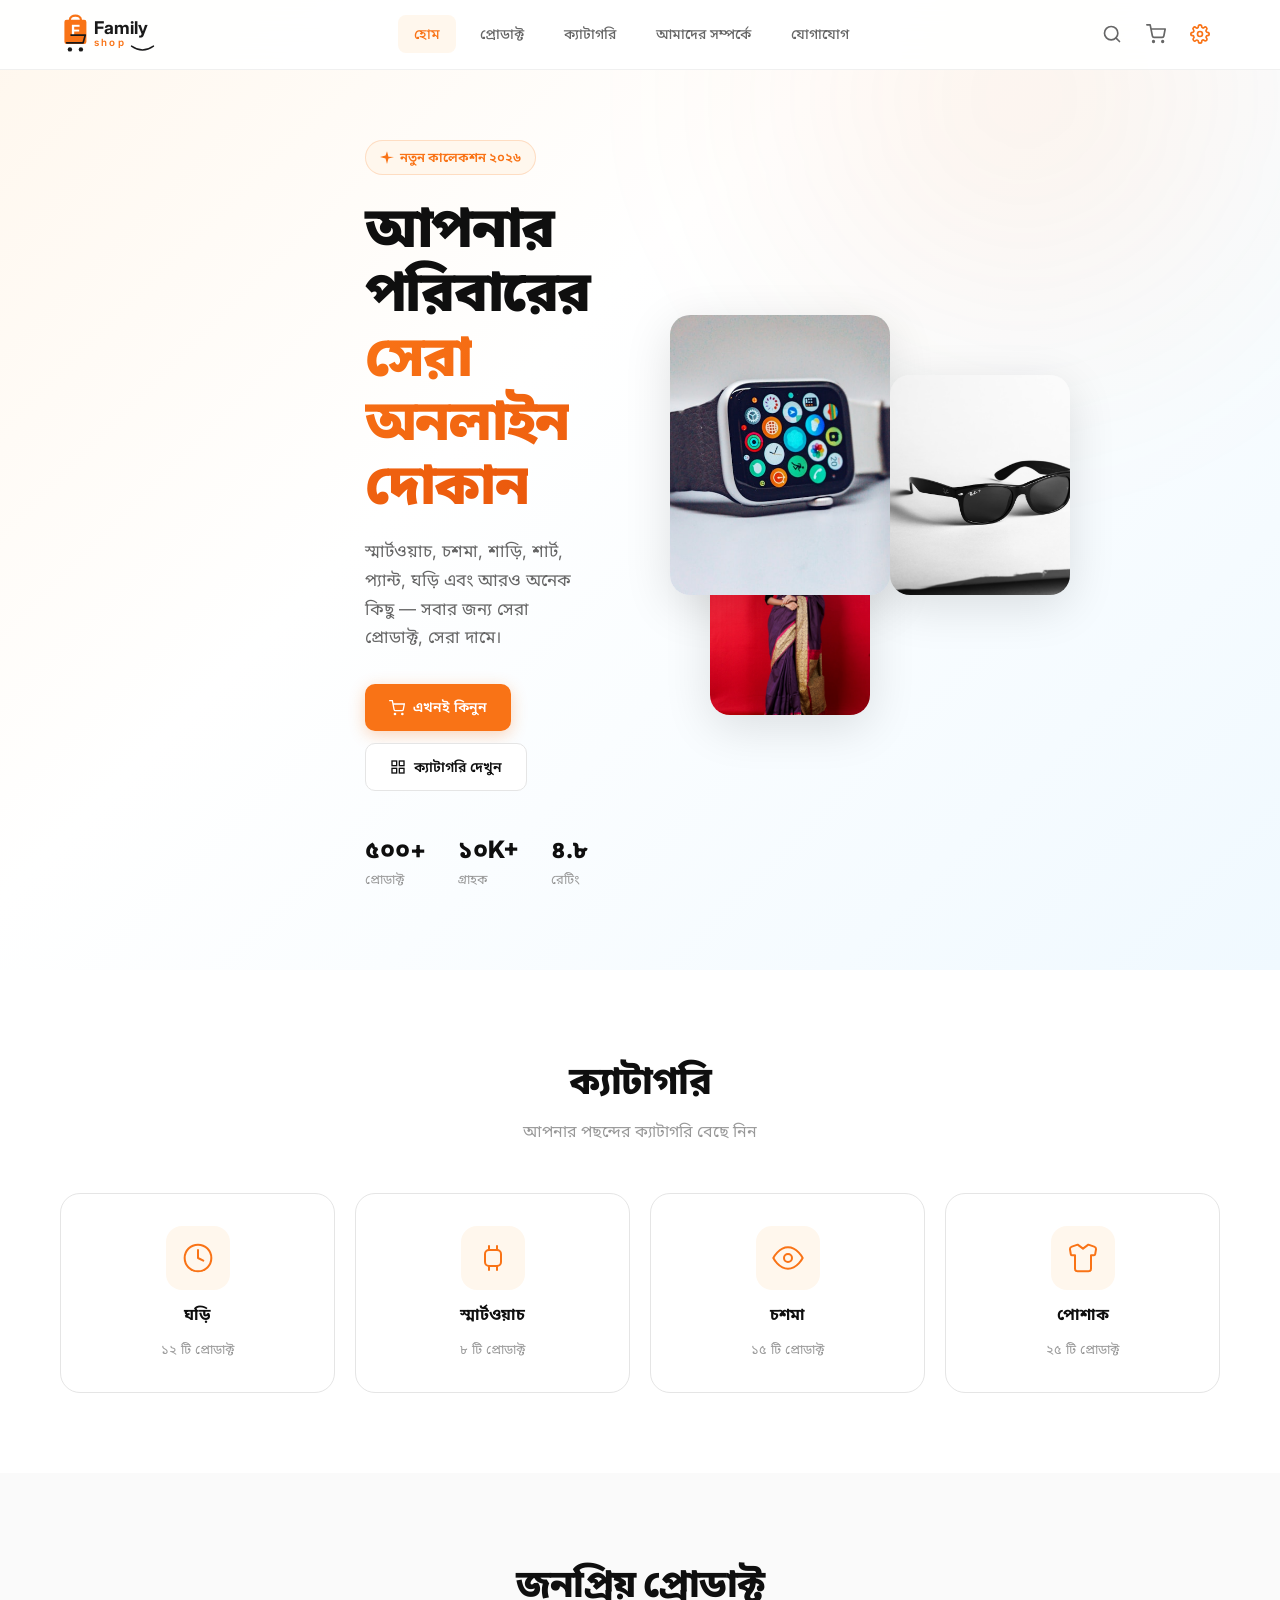
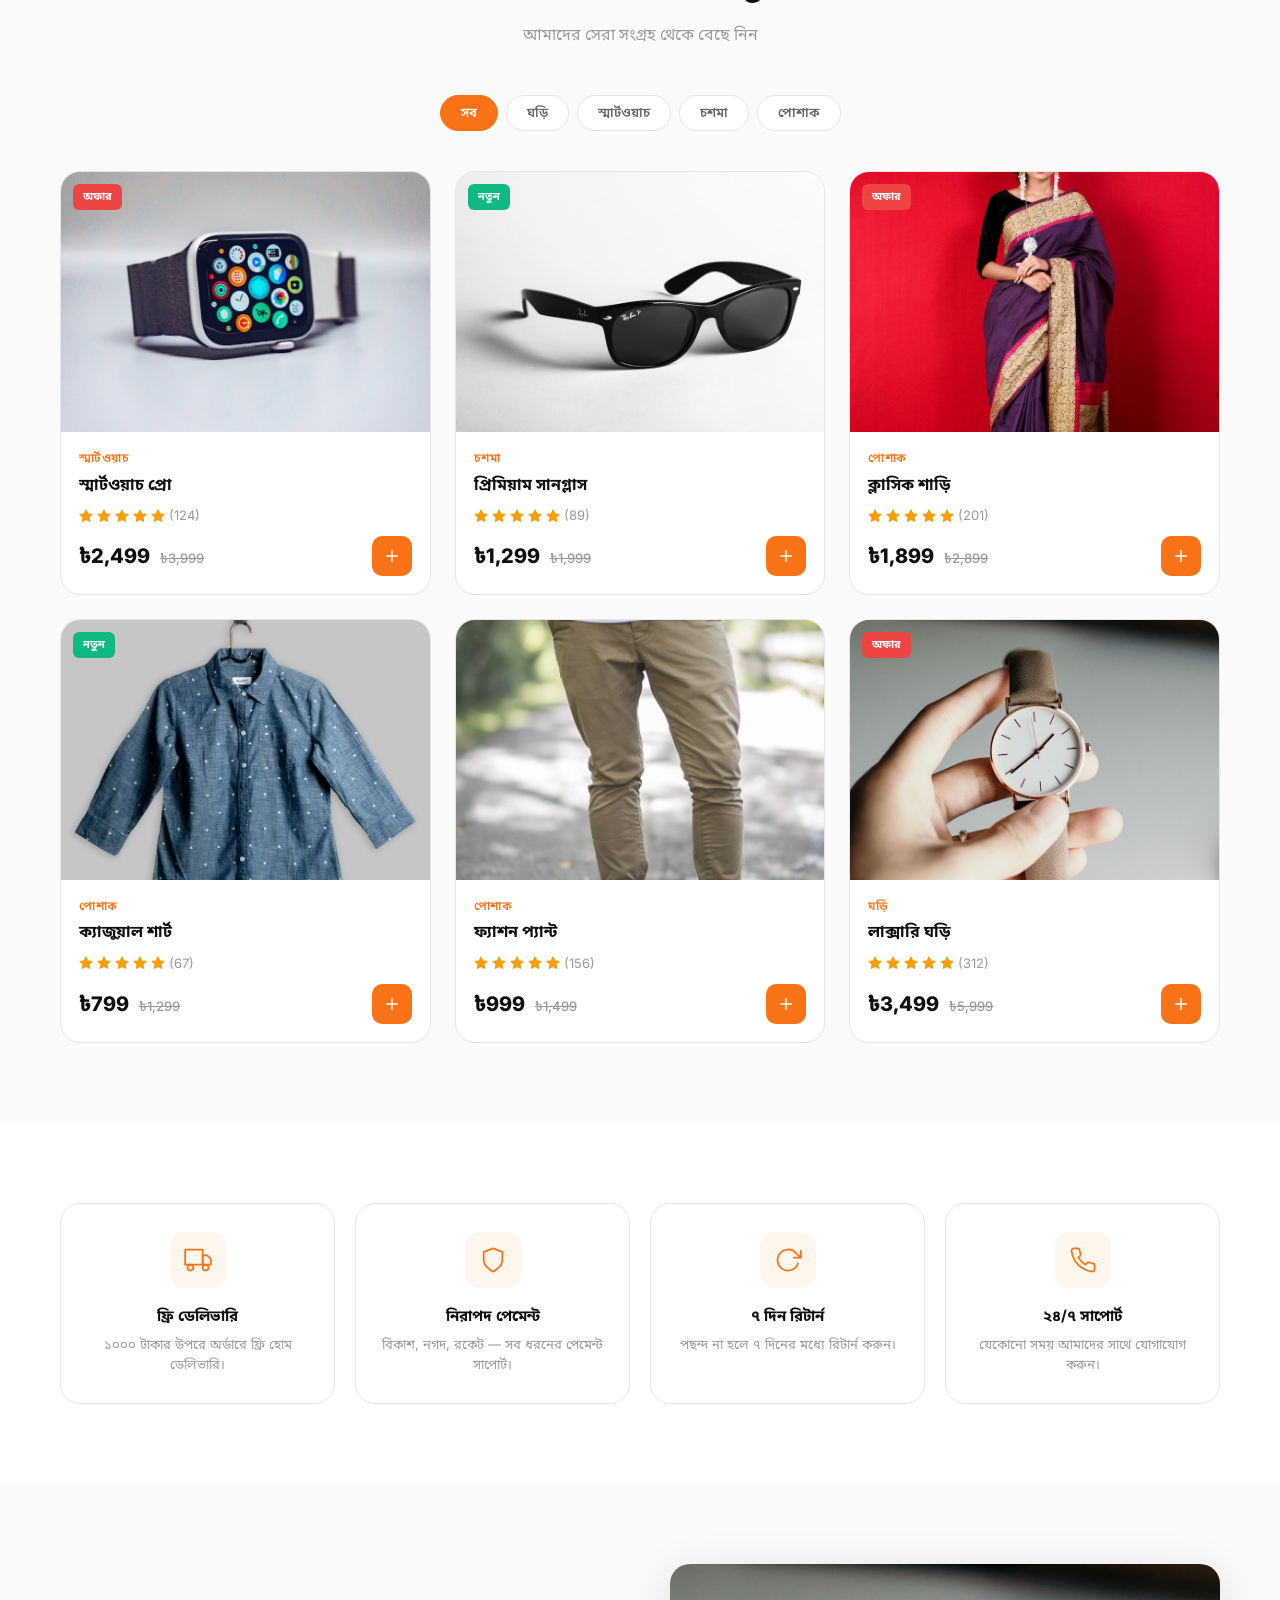
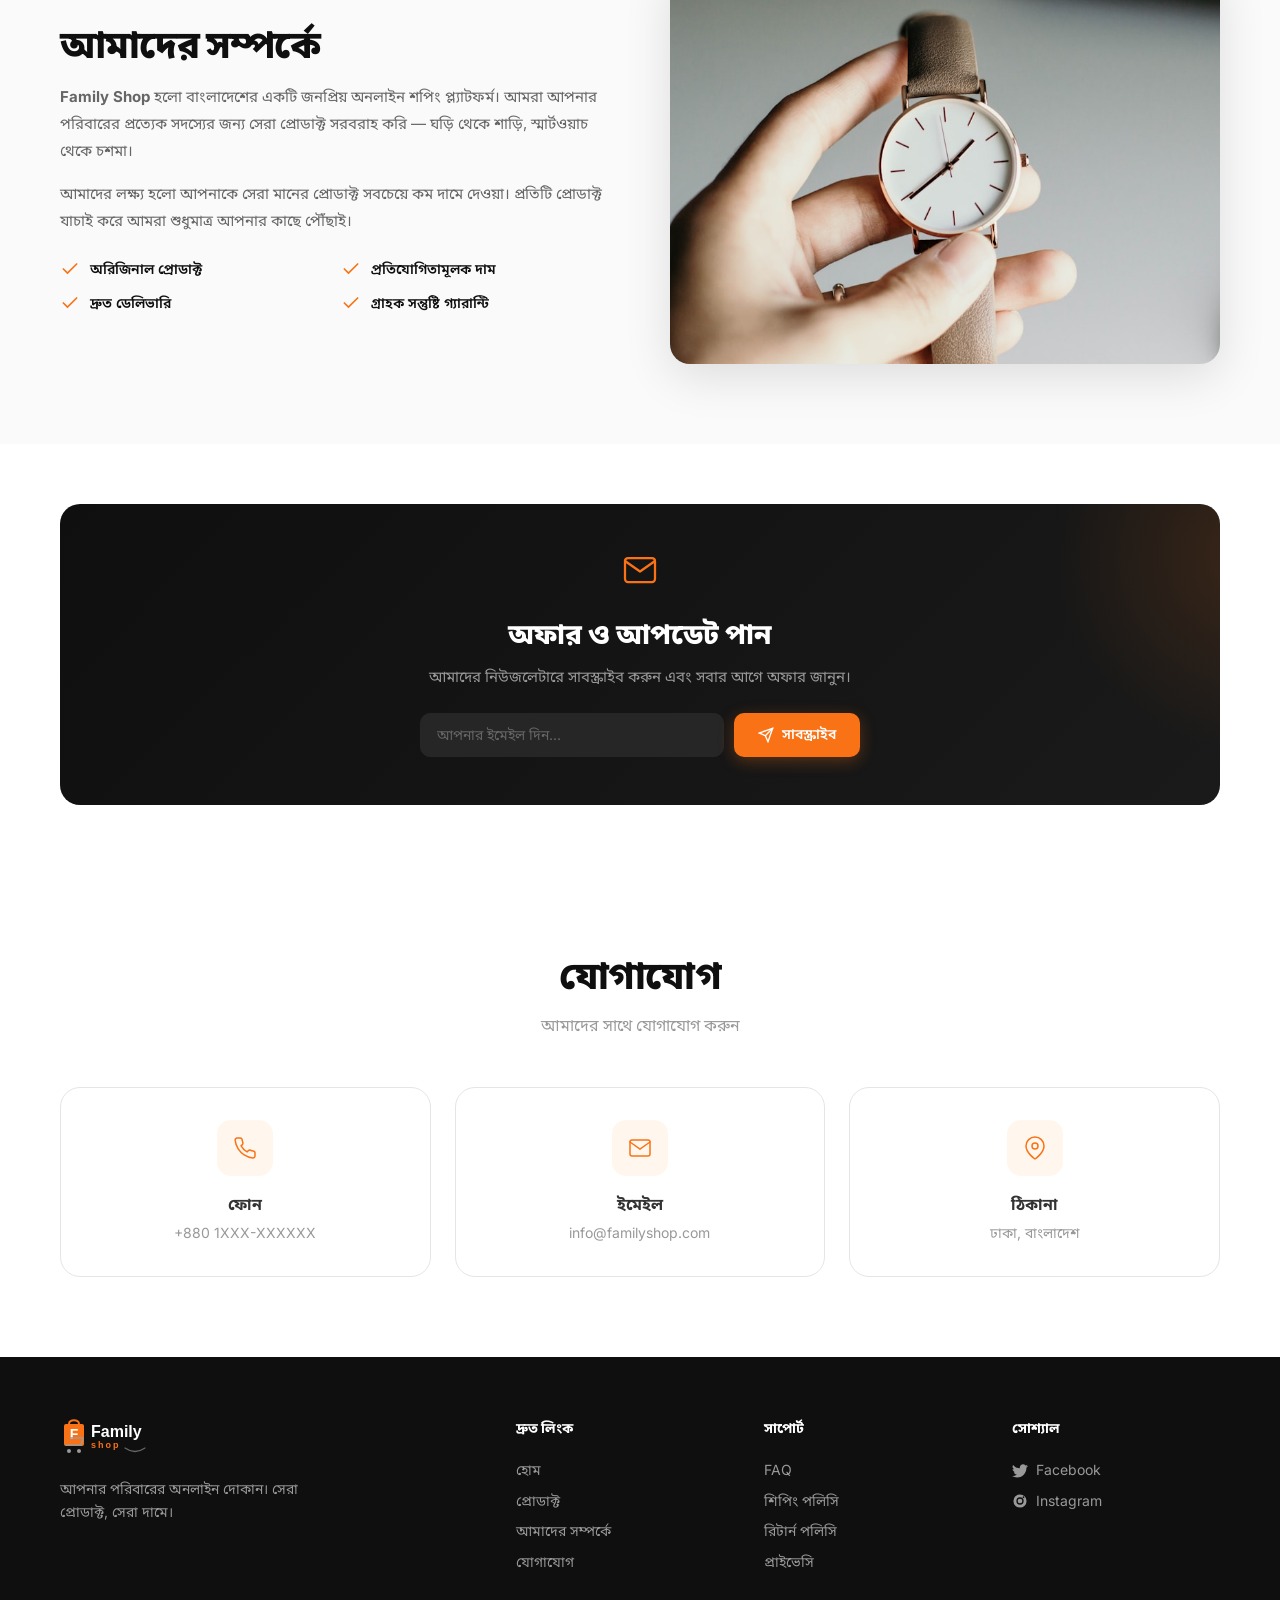
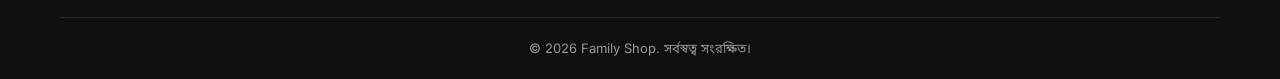
==== commit 5d35f26e: "feat: family shop with admin panel, GitHub sync, full customization" ====
--- a/index.html
+++ b/index.html
@@ -60,6 +60,10 @@
           </svg>
           <span class="cart-count" id="cartCount">0</span>
         </button>
+        <!-- Admin Link -->
+        <a href="admin.html" class="icon-btn" title="অ্যাডমিন প্যানেল" style="color:var(--orange)">
+          <svg width="20" height="20" viewBox="0 0 24 24" fill="none" stroke="currentColor" stroke-width="2" stroke-linecap="round"><circle cx="12" cy="12" r="3"/><path d="M19.4 15a1.65 1.65 0 00.33 1.82l.06.06a2 2 0 010 2.83 2 2 0 01-2.83 0l-.06-.06a1.65 1.65 0 00-1.82-.33 1.65 1.65 0 00-1 1.51V21a2 2 0 01-4 0v-.09A1.65 1.65 0 009 19.4a1.65 1.65 0 00-1.82.33l-.06.06a2 2 0 01-2.83-2.83l.06-.06A1.65 1.65 0 004.68 15a1.65 1.65 0 00-1.51-1H3a2 2 0 010-4h.09A1.65 1.65 0 004.6 9a1.65 1.65 0 00-.33-1.82l-.06-.06a2 2 0 012.83-2.83l.06.06A1.65 1.65 0 009 4.68a1.65 1.65 0 001-1.51V3a2 2 0 014 0v.09a1.65 1.65 0 001 1.51 1.65 1.65 0 001.82-.33l.06-.06a2 2 0 012.83 2.83l-.06.06A1.65 1.65 0 0019.4 9a1.65 1.65 0 001.51 1H21a2 2 0 010 4h-.09a1.65 1.65 0 00-1.51 1z"/></svg>
+        </a>
         <!-- Mobile Menu Toggle -->
         <button class="icon-btn mobile-toggle" id="mobileToggle" aria-label="Menu">
           <svg width="22" height="22" viewBox="0 0 24 24" fill="none" stroke="currentColor" stroke-width="2" stroke-linecap="round"><path d="M3 6h18M3 12h18M3 18h18"/></svg>
